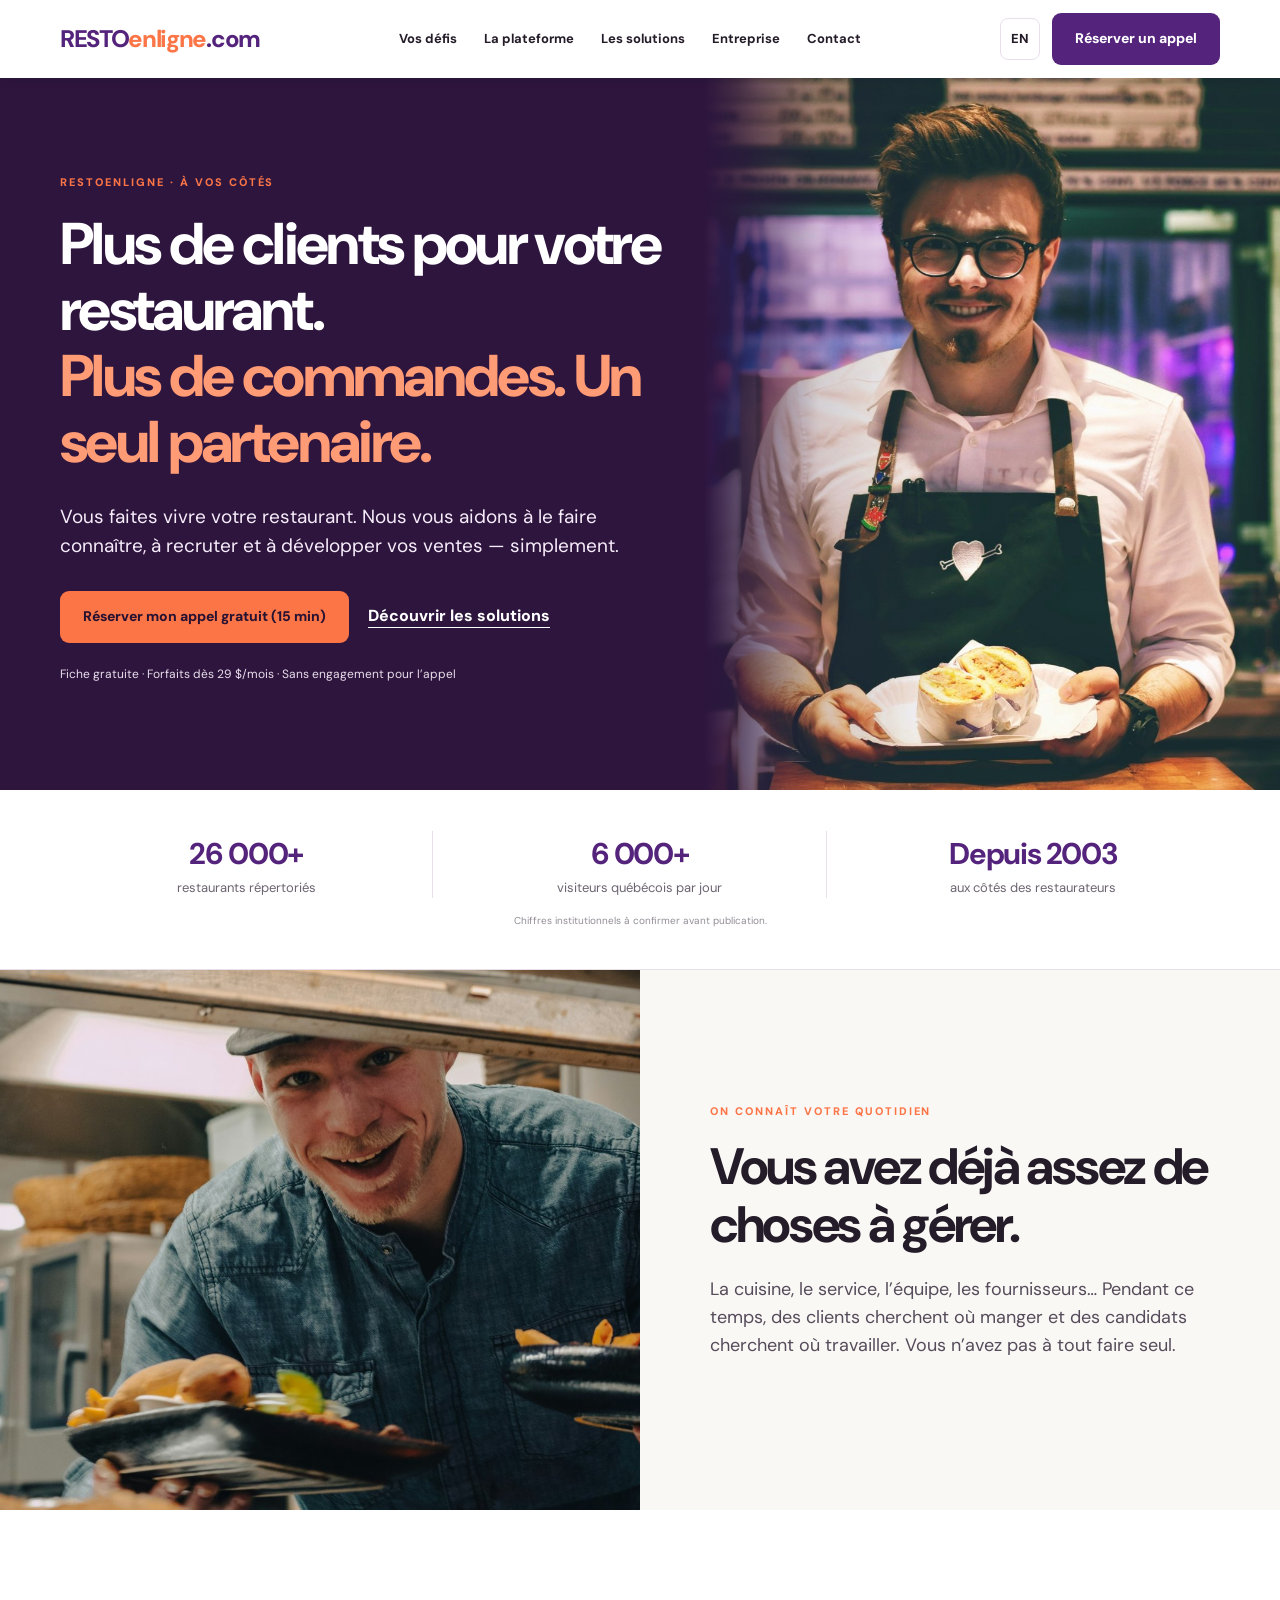
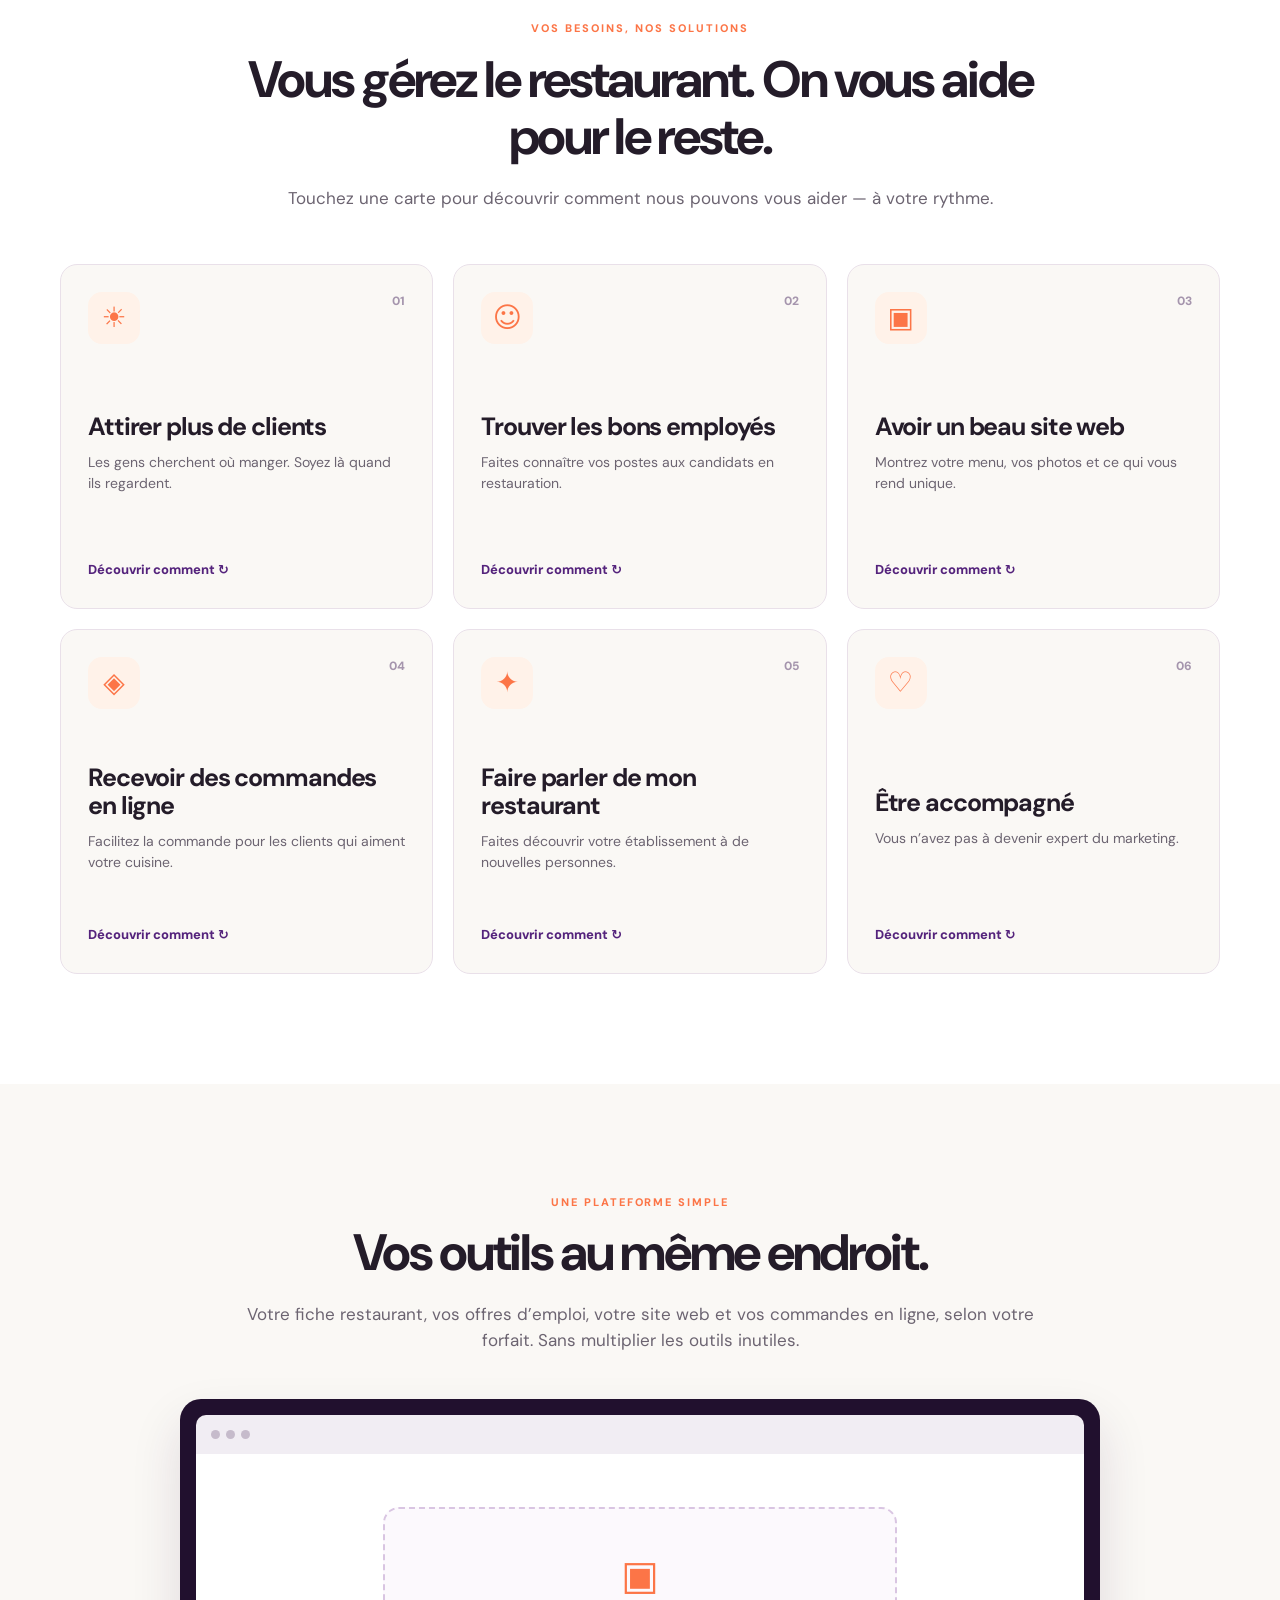
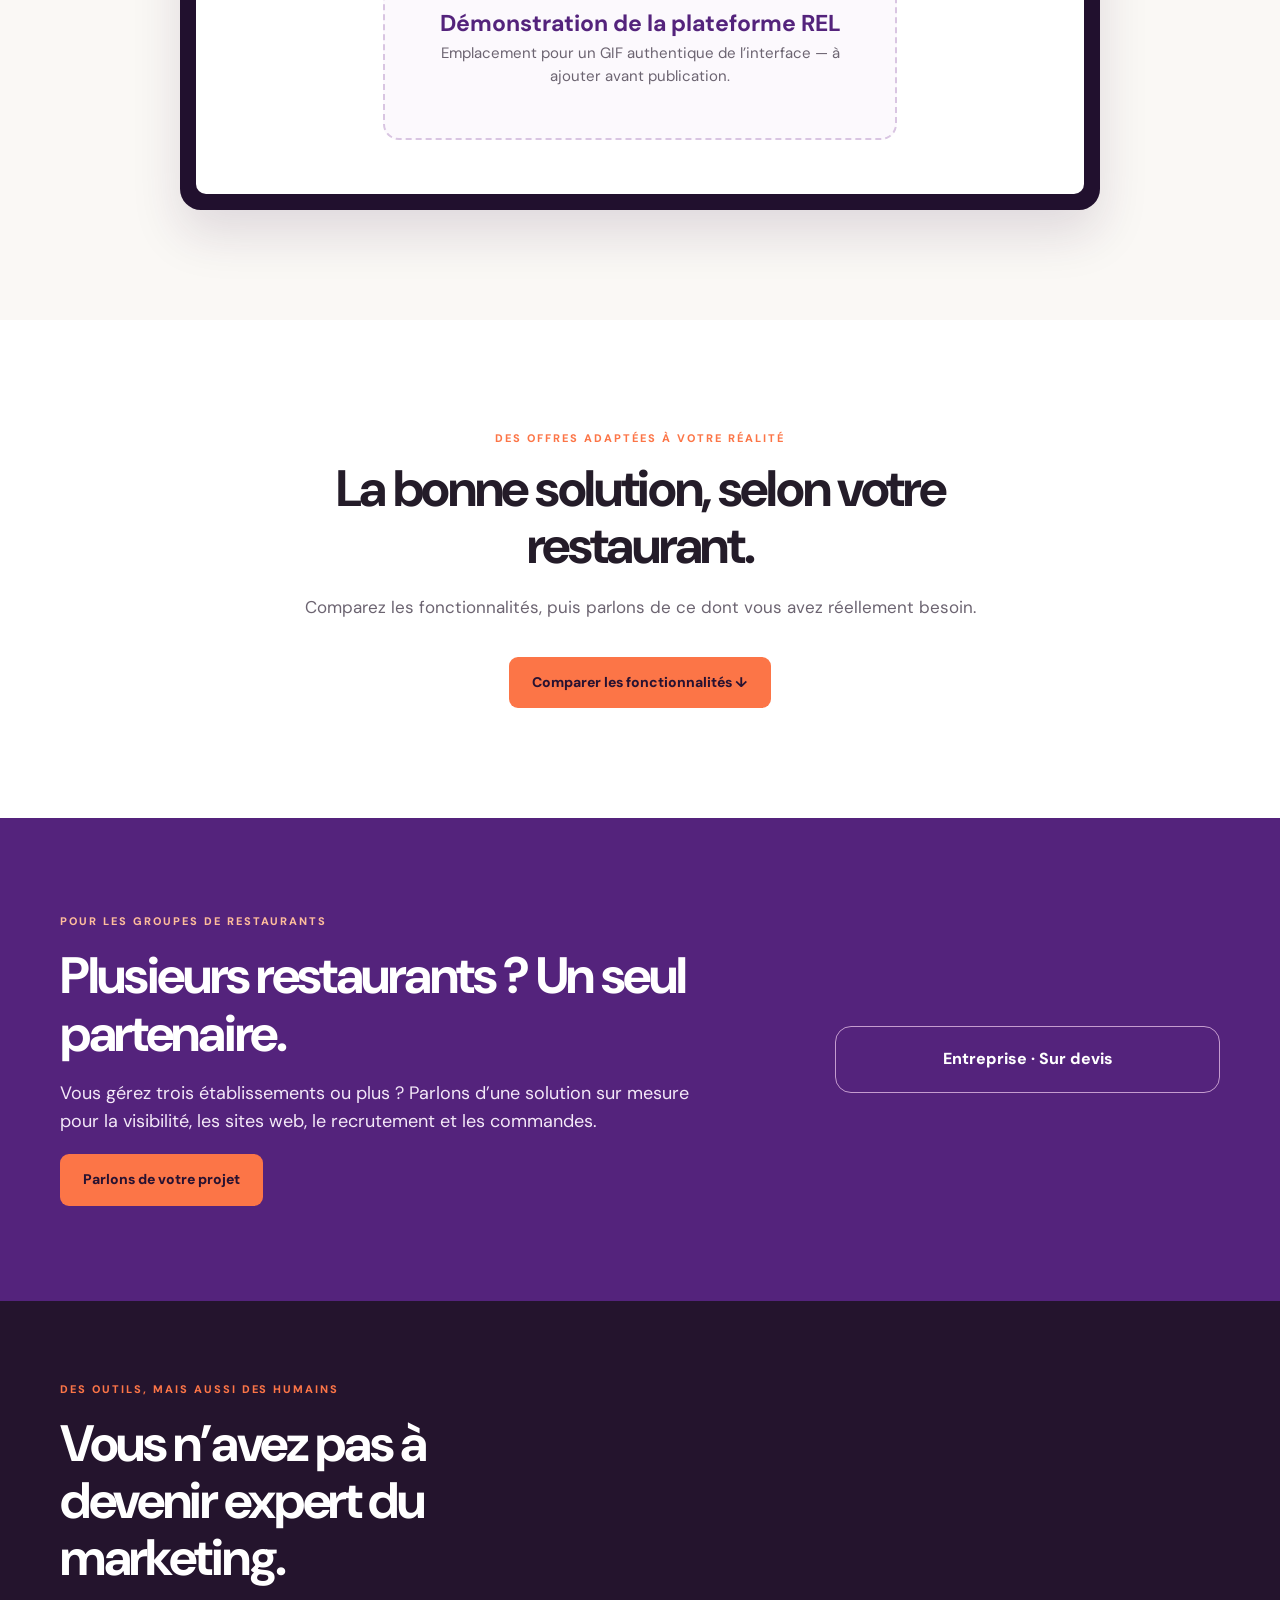
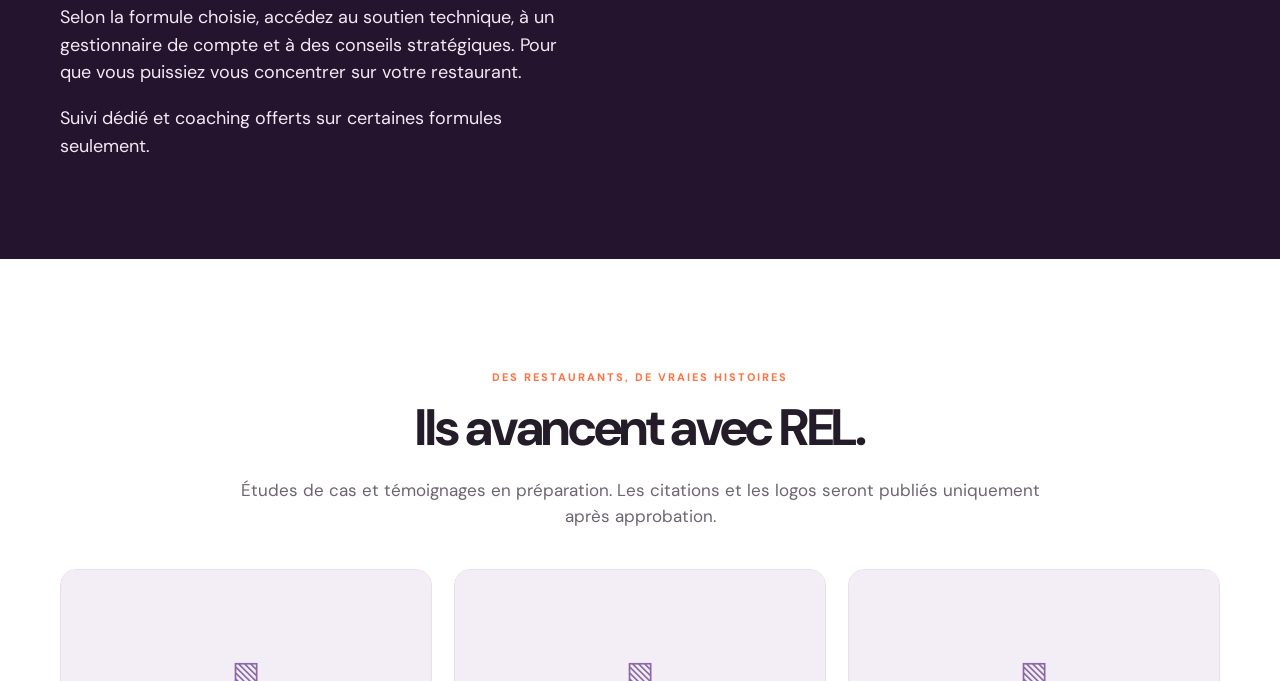
==== index.html @ 7eef3b2b "Add files via upload" ====
<!doctype html><html lang="fr-CA"><head><meta charset="utf-8"><meta name="robots" content="noindex,nofollow"><meta name="viewport" content="width=device-width,initial-scale=1"><title>RestoEnLigne — Landing page</title><meta http-equiv="refresh" content="0;url=fr/"></head><body><p><a href="fr/">Français</a> · <a href="en/">English</a></p></body></html>
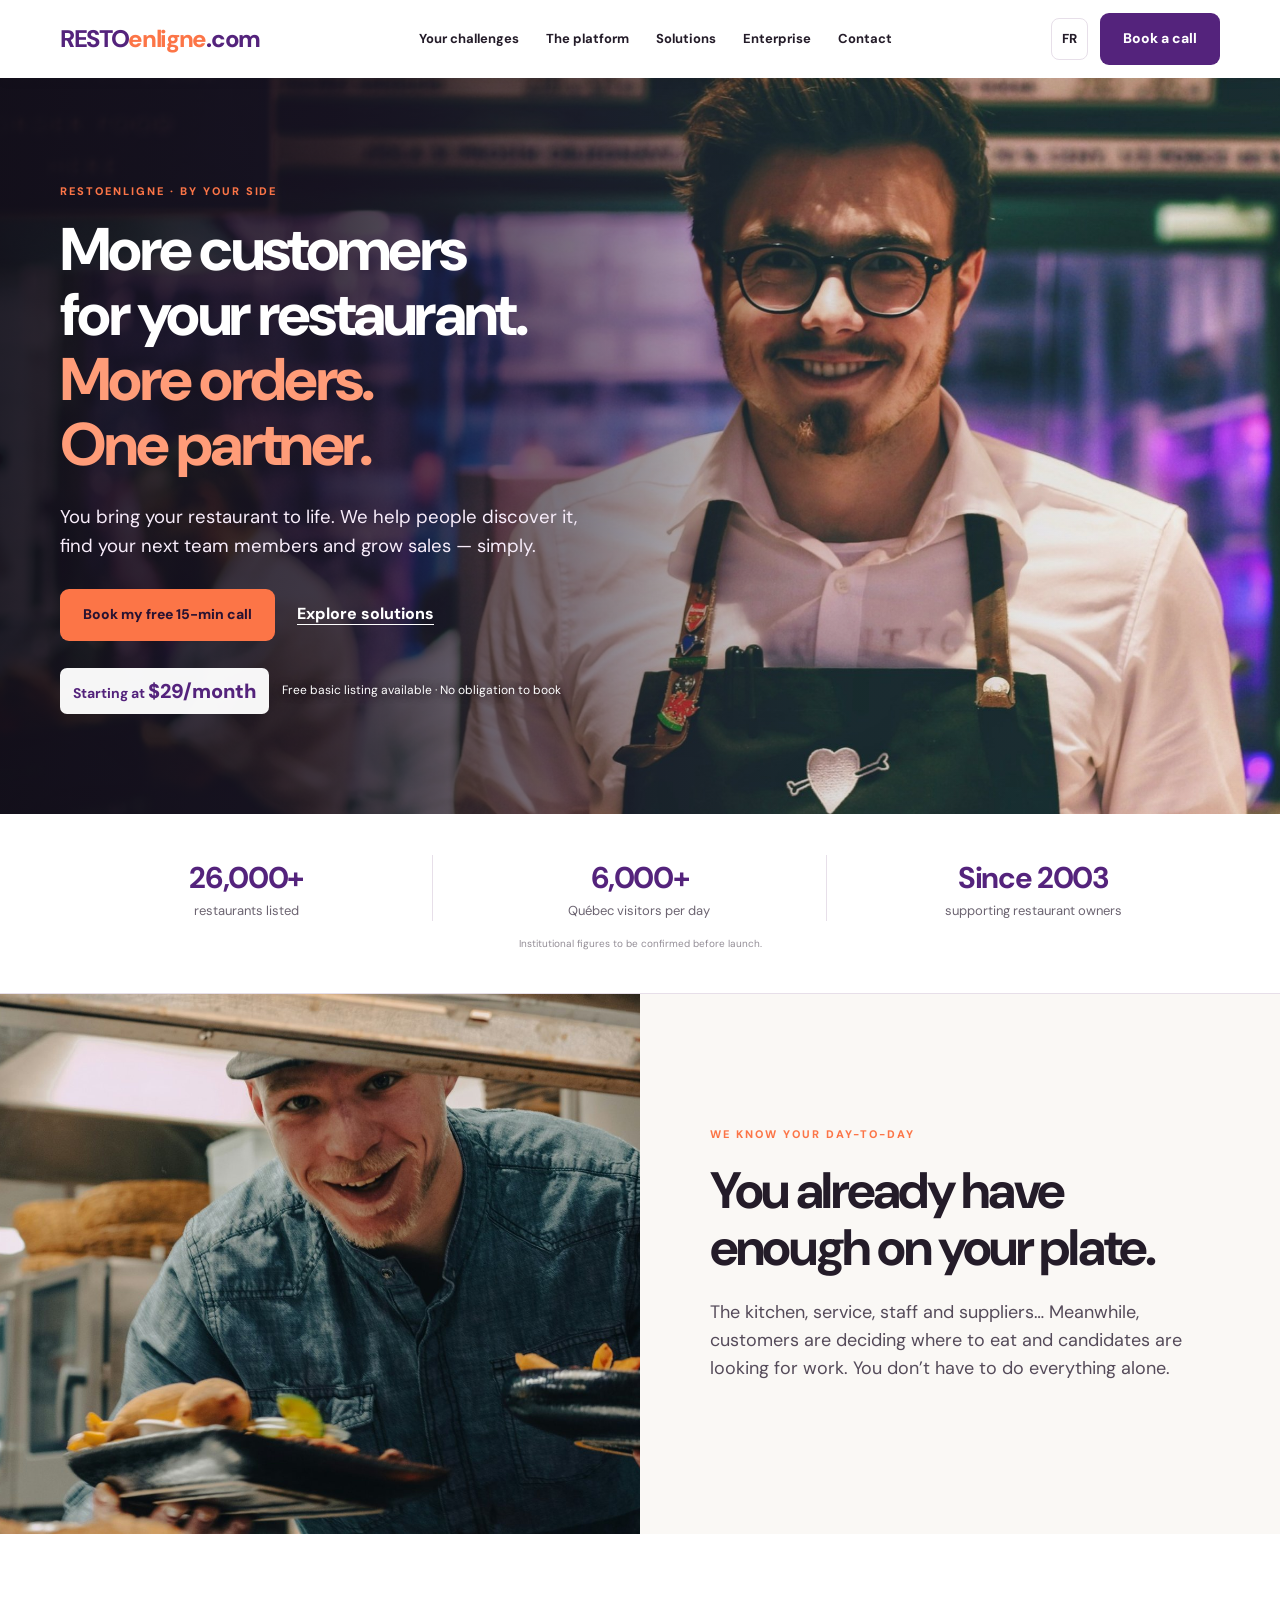
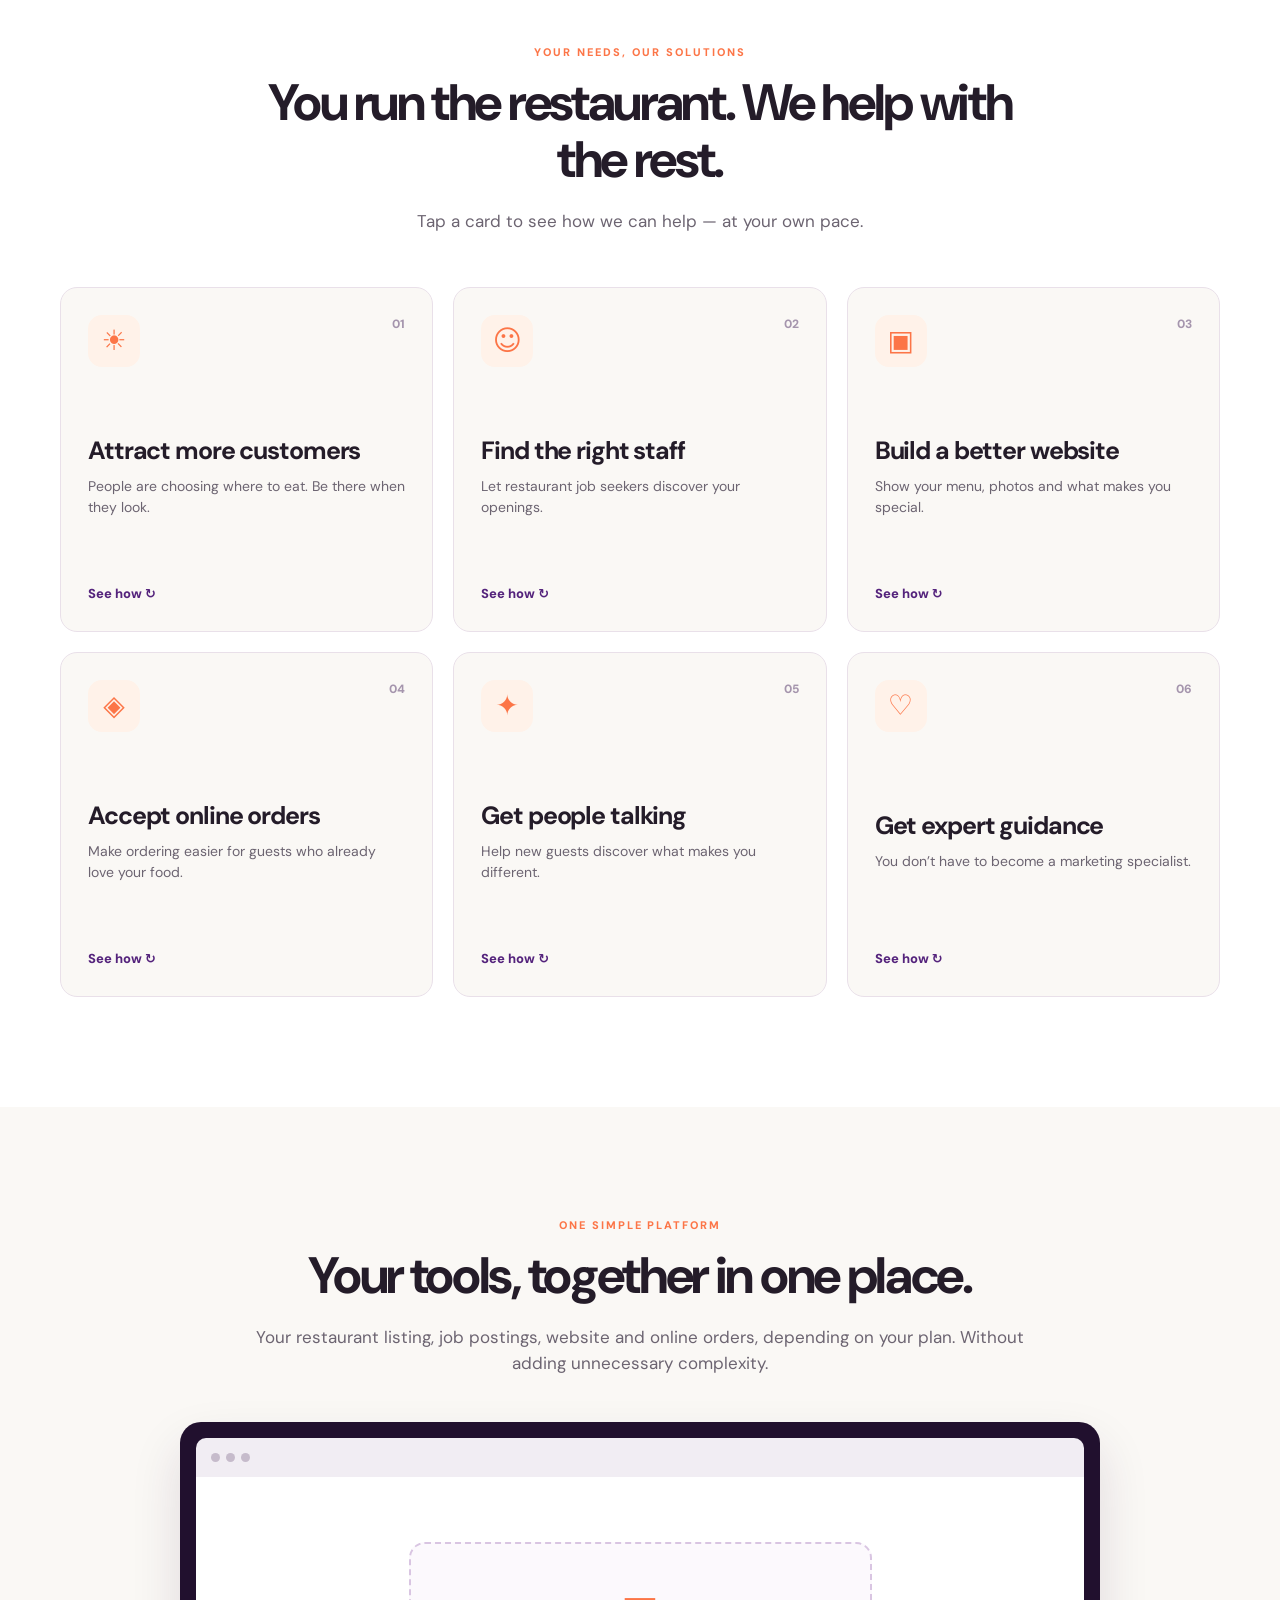
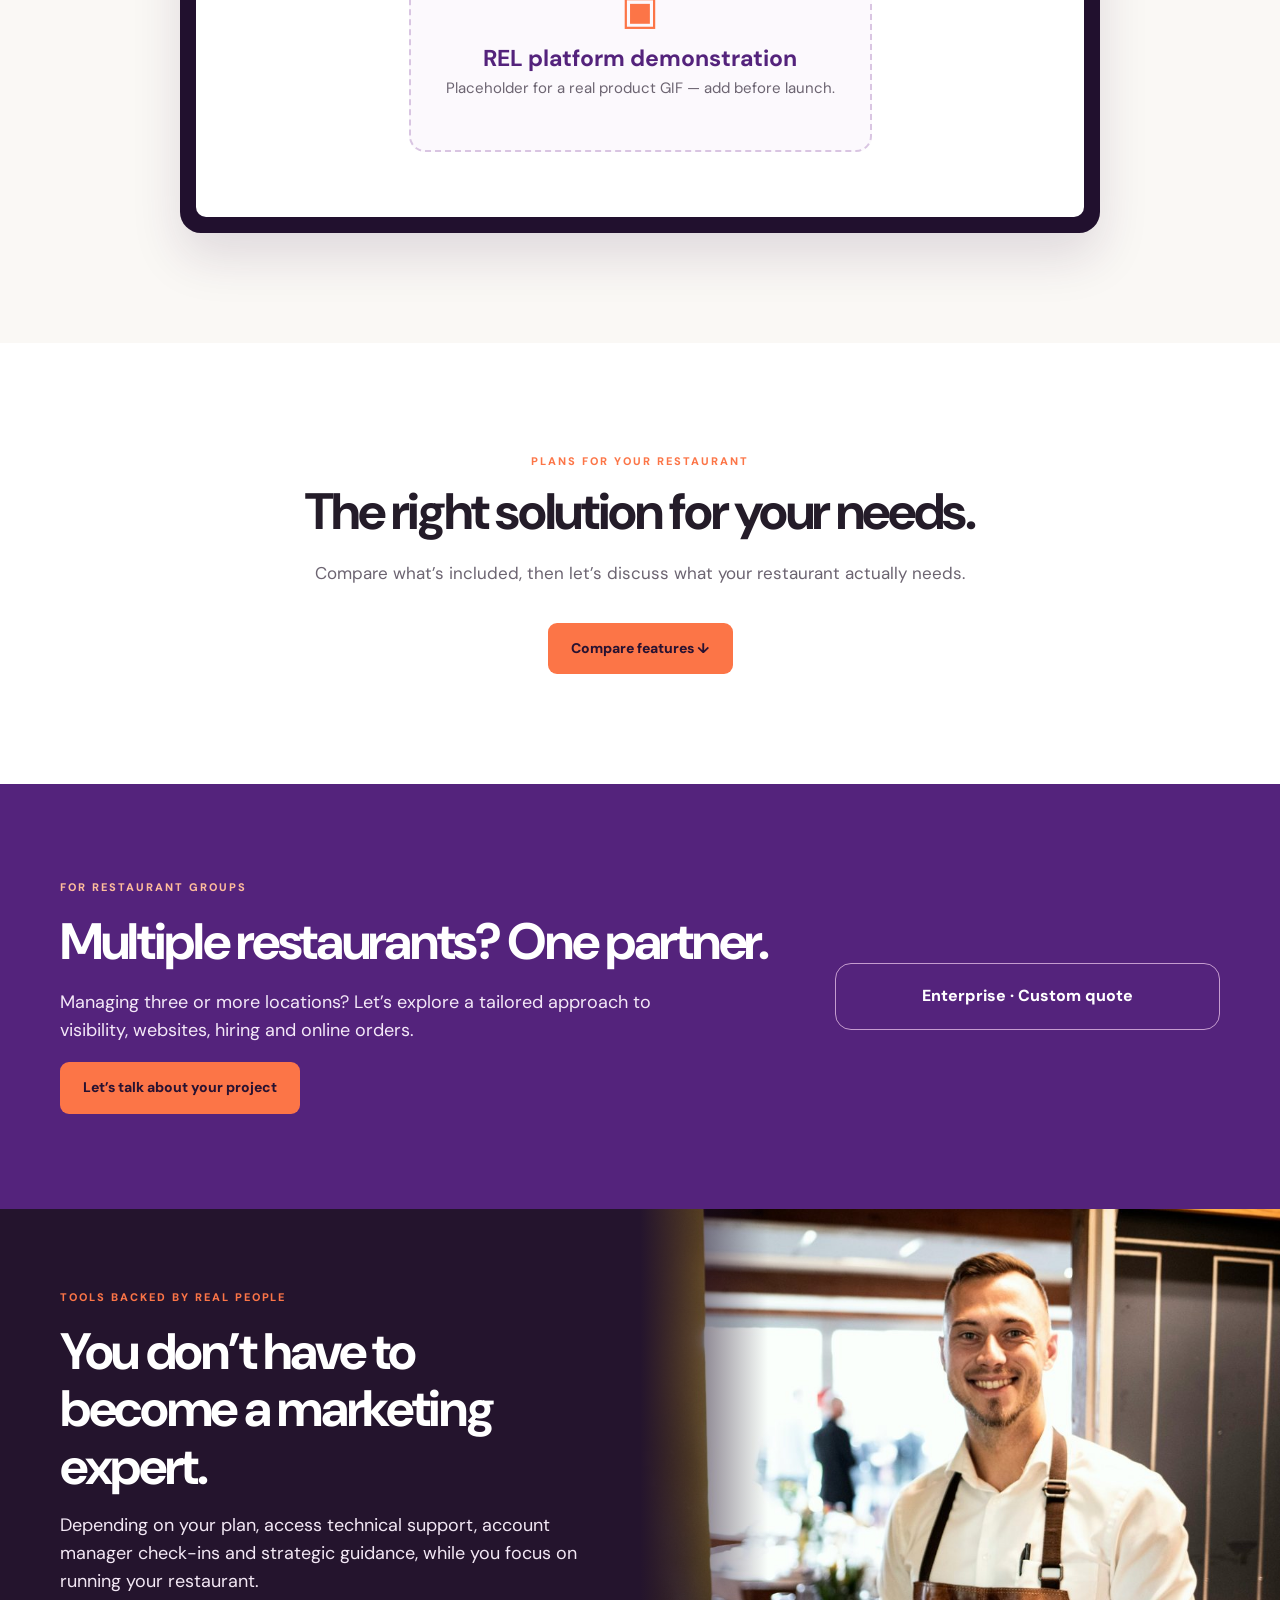
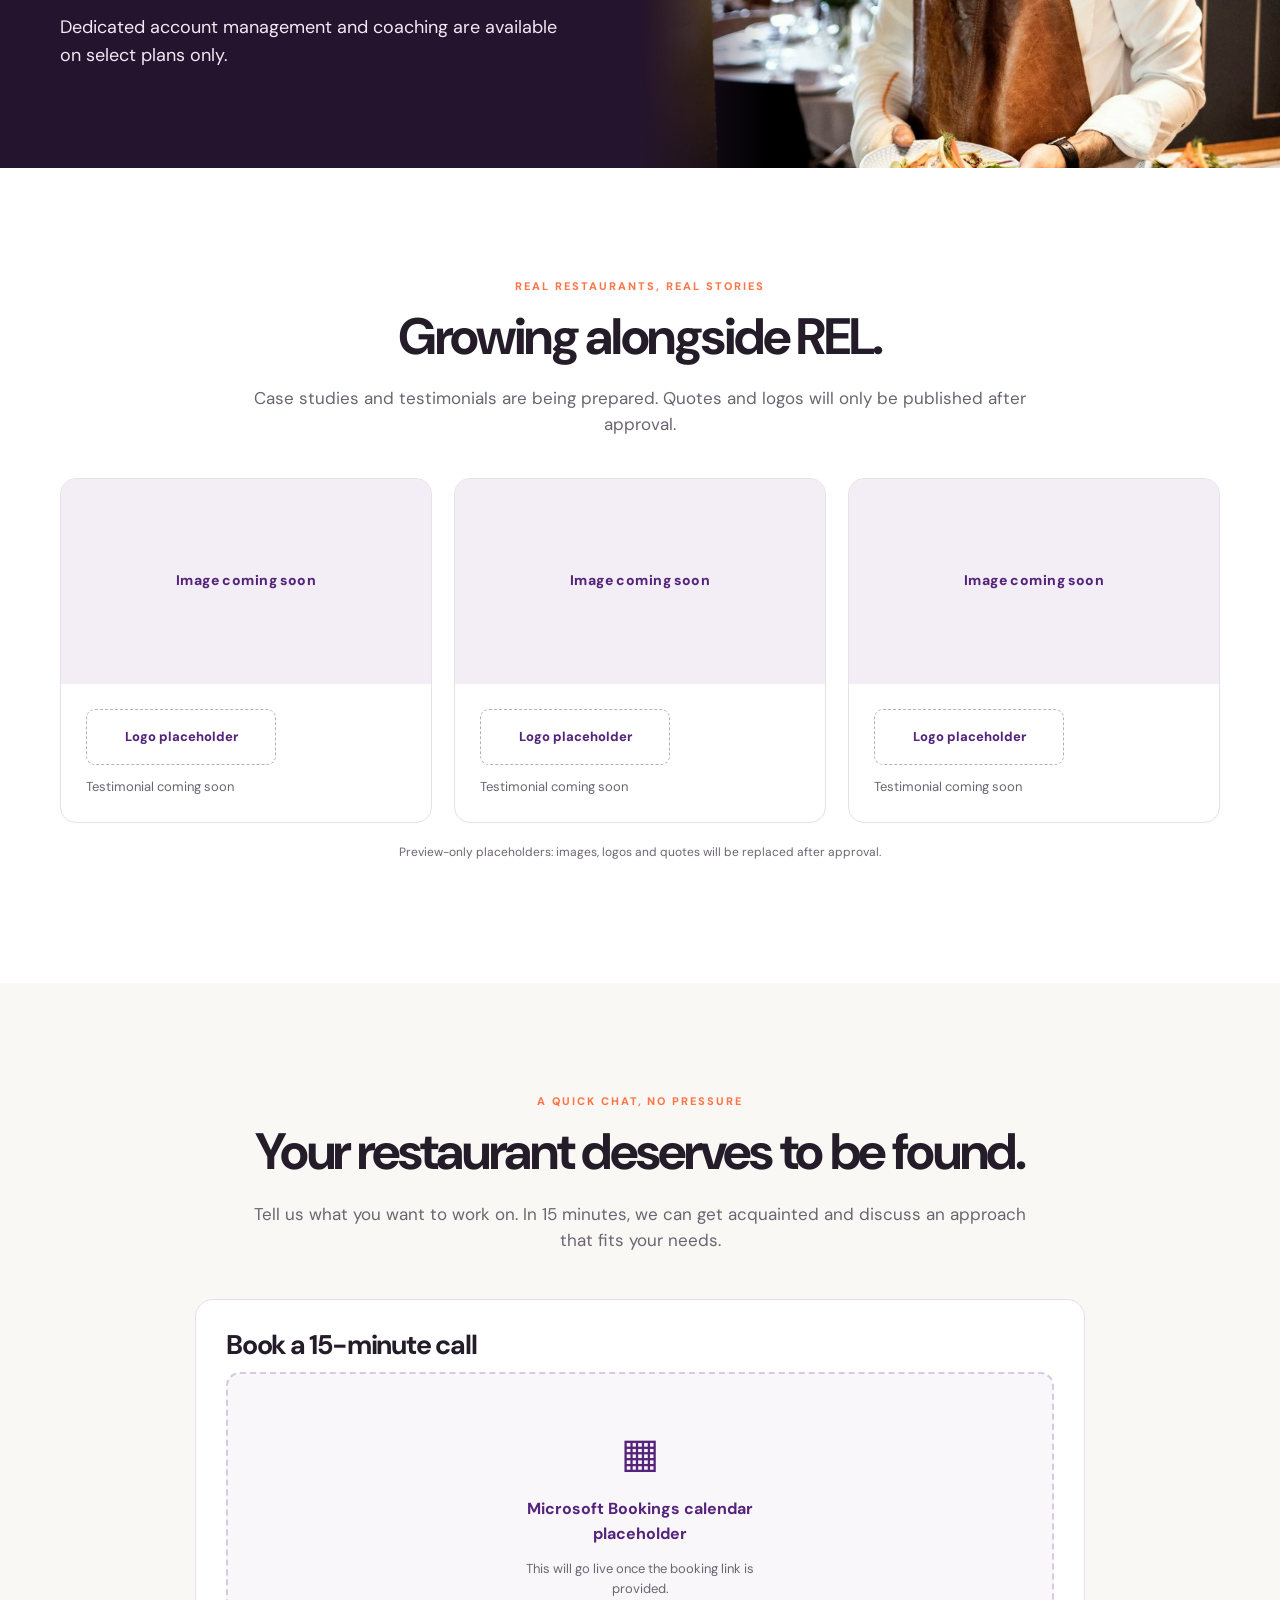
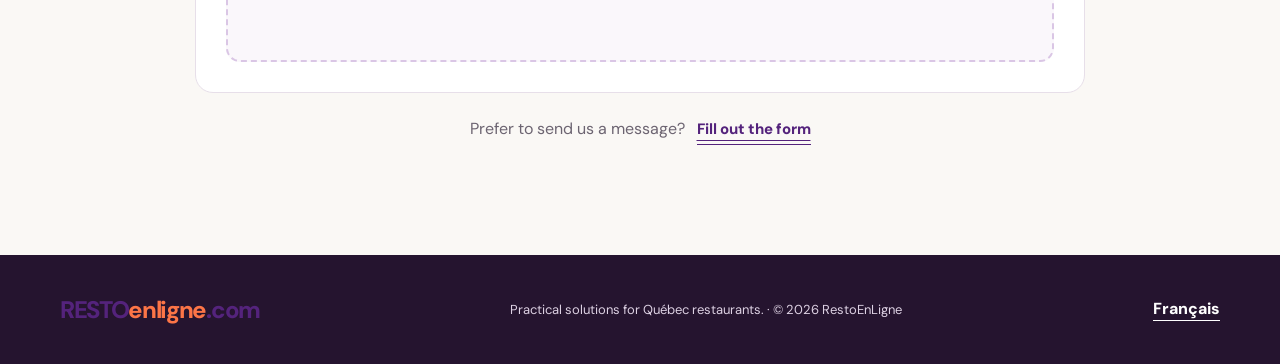
==== commit c780309d: "Add files via upload" ====
--- a/index.html
+++ b/index.html
@@ -1 +1,14 @@
-<!doctype html><html lang="fr-CA"><head><meta charset="utf-8"><meta name="robots" content="noindex,nofollow"><meta name="viewport" content="width=device-width,initial-scale=1"><title>RestoEnLigne — Landing page</title><meta http-equiv="refresh" content="0;url=fr/"></head><body><p><a href="fr/">Français</a> · <a href="en/">English</a></p></body></html>+<!DOCTYPE html>
+<html lang="en-CA"><head><meta charset="utf-8"/><meta content="width=device-width,initial-scale=1" name="viewport"/><meta content="#54237C" name="theme-color"/><meta content="noindex,nofollow" name="robots"/><title>Restaurant Visibility, Websites &amp; Online Ordering | RestoEnLigne</title><meta content="RestoEnLigne helps Québec restaurants with online visibility, hiring, restaurant websites and online orders. Free listing, plans from $29/month." name="description"/><meta content="website" property="og:type"/><meta content="Restaurant Visibility, Websites &amp; Online Ordering | RestoEnLigne" property="og:title"/><meta content="RestoEnLigne helps Québec restaurants with online visibility, hiring, restaurant websites and online orders. Free listing, plans from $29/month." property="og:description"/><link href="../assets/styles.css" rel="stylesheet"/><link as="image" href="../assets/hero-restaurateur.jpg" rel="preload"/><link href="https://restoenligne.com/restaurateurs/fr/" hreflang="fr-CA" rel="alternate"/><link href="https://restoenligne.com/restaurateurs/en/" hreflang="en-CA" rel="alternate"/><!-- Replace canonical/hreflang with actual deployment URLs when approved. Noindex stays on for review. --></head><body>
+<a class="skip" href="#main">Skip to content</a><header class="header"><div class="nav container"><a aria-label="RestoEnLigne" class="logo" href="#top">RESTO<span>enligne</span>.com</a><nav aria-label="Main navigation" class="links" id="navigation"><a href="#defis">Your challenges</a><a href="#plateforme">The platform</a><a href="#solutions">Solutions</a><a href="#entreprise">Enterprise</a><a href="#contact">Contact</a></nav><div class="nav-right"><a class="lang" href="../fr/" hreflang="fr-CA">FR</a><a class="btn purple nav-cta" href="#contact">Book a call</a><button aria-controls="navigation" aria-expanded="false" aria-label="Menu" class="menu-button" type="button">☰</button></div></div></header>
+<main id="main"><section class="hero hero-immersive" id="top" aria-labelledby="hero-title"><div class="hero-container"><div class="hero-copy"><div class="eyebrow">RestoEnLigne · by your side</div><h1 id="hero-title">More customers for your restaurant.<em>More orders. One partner.</em></h1><p class="hero-desc">You bring your restaurant to life. We help people discover it, find your next team members and grow sales — simply.</p><div class="hero-actions"><a class="btn orange" href="#contact">Book my free 15-min call</a><a class="text-link" href="#defis">Explore solutions</a></div><div class="hero-pricing" aria-label="Plans starting at 29 dollars per month"><span class="hero-price">Starting at <strong>$29/month</strong></span><span class="hero-free">Free basic listing available · No obligation to book</span></div></div></div></section>
+<section aria-label="RestoEnLigne" class="stats"><div class="container"><div class="stats-grid"><div class="stat"><strong>26,000+</strong><span>restaurants listed</span></div><div class="stat"><strong>6,000+</strong><span>Québec visitors per day</span></div><div class="stat"><strong>Since 2003</strong><span>supporting restaurant owners</span></div></div><p class="internal">Institutional figures to be confirmed before launch.</p></div></section>
+<section class="split-band" id="defis"><div class="photo"><img alt="Restaurant worker preparing food in a kitchen" loading="lazy" src="../assets/cuisine-commandes.jpg"/></div><div class="copy"><div class="eyebrow">We know your day-to-day</div><h2>You already have enough on your plate.</h2><p>The kitchen, service, staff and suppliers… Meanwhile, customers are deciding where to eat and candidates are looking for work. You don’t have to do everything alone.</p></div></section>
+<section class="section cards-section" id="solutions"><div class="container"><div class="intro"><div class="eyebrow">Your needs, our solutions</div><h2>You run the restaurant. We help with the rest.</h2><p>Tap a card to see how we can help — at your own pace.</p></div><div class="cards-grid"><article class="flip" id="card-clients"><div class="flip-inner"><div class="face front"><div class="card-top"><span aria-hidden="true" class="card-icon">☀</span><span class="card-num">01</span></div><div><h3>Attract more customers</h3><p>People are choosing where to eat. Be there when they look.</p></div><span class="card-action">See how ↻</span></div><div class="face back"><div><small>A solution worth considering</small><div class="plan">Essential · Spotlight</div><h3>Help customers discover you online.</h3><p>An optimized RestoEnLigne listing helps people find your restaurant. Spotlight offers a free basic listing to get started.</p></div><span class="card-action">Back ↻</span></div></div><button aria-label="Attract more customers — See how" aria-pressed="false" class="flip-button" type="button"></button><a aria-label="Let’s talk: Attract more customers" class="card-link" data-need="clients" href="#contact">Let’s talk ↗</a></article><article class="flip" id="card-staff"><div class="flip-inner"><div class="face front"><div class="card-top"><span aria-hidden="true" class="card-icon">☺</span><span class="card-num">02</span></div><div><h3>Find the right staff</h3><p>Let restaurant job seekers discover your openings.</p></div><span class="card-action">See how ↻</span></div><div class="face back"><div><small>A solution worth considering</small><div class="plan">Essential</div><h3>Your job openings, easier to find.</h3><p>Publish job postings on RestoEnLigne so they can be discovered through search engines, subject to indexing criteria.</p></div><span class="card-action">Back ↻</span></div></div><button aria-label="Find the right staff — See how" aria-pressed="false" class="flip-button" type="button"></button><a aria-label="Let’s talk: Find the right staff" class="card-link" data-need="staff" href="#contact">Let’s talk ↗</a></article><article class="flip" id="card-website"><div class="flip-inner"><div class="face front"><div class="card-top"><span aria-hidden="true" class="card-icon">▣</span><span class="card-num">03</span></div><div><h3>Build a better website</h3><p>Show your menu, photos and what makes you special.</p></div><span class="card-action">See how ↻</span></div><div class="face back"><div><small>A solution worth considering</small><div class="plan">Visibility</div><h3>A website worthy of your food.</h3><p>A custom restaurant website featuring your menu, photos and all the information customers need.</p></div><span class="card-action">Back ↻</span></div></div><button aria-label="Build a better website — See how" aria-pressed="false" class="flip-button" type="button"></button><a aria-label="Let’s talk: Build a better website" class="card-link" data-need="website" href="#contact">Let’s talk ↗</a></article><article class="flip" id="card-orders"><div class="flip-inner"><div class="face front"><div class="card-top"><span aria-hidden="true" class="card-icon">◈</span><span class="card-num">04</span></div><div><h3>Accept online orders</h3><p>Make ordering easier for guests who already love your food.</p></div><span class="card-action">See how ↻</span></div><div class="face back"><div><small>A solution worth considering</small><div class="plan">Performance</div><h3>Make direct ordering easier.</h3><p>A dedicated restaurant page and an online ordering module. A 10% fee applies to online orders.</p></div><span class="card-action">Back ↻</span></div></div><button aria-label="Accept online orders — See how" aria-pressed="false" class="flip-button" type="button"></button><a aria-label="Let’s talk: Accept online orders" class="card-link" data-need="orders" href="#contact">Let’s talk ↗</a></article><article class="flip" id="card-marketing"><div class="flip-inner"><div class="face front"><div class="card-top"><span aria-hidden="true" class="card-icon">✦</span><span class="card-num">05</span></div><div><h3>Get people talking</h3><p>Help new guests discover what makes you different.</p></div><span class="card-action">See how ↻</span></div><div class="face back"><div><small>A solution worth considering</small><div class="plan">All-in-One · let’s discuss</div><h3>Put your restaurant in the spotlight.</h3><p>Promotional pages are included with All-in-One. Local marketing and creator partnerships can be discussed based on your goals.</p></div><span class="card-action">Back ↻</span></div></div><button aria-label="Get people talking — See how" aria-pressed="false" class="flip-button" type="button"></button><a aria-label="Let’s talk: Get people talking" class="card-link" data-need="marketing" href="#contact">Let’s talk ↗</a></article><article class="flip" id="card-coaching"><div class="flip-inner"><div class="face front"><div class="card-top"><span aria-hidden="true" class="card-icon">♡</span><span class="card-num">06</span></div><div><h3>Get expert guidance</h3><p>You don’t have to become a marketing specialist.</p></div><span class="card-action">See how ↻</span></div><div class="face back"><div><small>A solution worth considering</small><div class="plan">Select annual plans</div><h3>Useful tools, real people.</h3><p>Chat and email support starting with Essential. Account management and coaching are available on select annual plans only.</p></div><span class="card-action">Back ↻</span></div></div><button aria-label="Get expert guidance — See how" aria-pressed="false" class="flip-button" type="button"></button><a aria-label="Let’s talk: Get expert guidance" class="card-link" data-need="coaching" href="#contact">Let’s talk ↗</a></article></div></div></section>
+<section class="section product" id="plateforme"><div class="container"><div class="intro"><div class="eyebrow">One simple platform</div><h2>Your tools, together in one place.</h2><p>Your restaurant listing, job postings, website and online orders, depending on your plan. Without adding unnecessary complexity.</p></div><div class="mock-browser"><div class="mock-bar"><span class="mock-dot"></span><span class="mock-dot"></span><span class="mock-dot"></span></div><div class="mock-screen"><div class="gif-placeholder"><div aria-hidden="true" style="font-size:40px;color:var(--orange)">▣</div><strong>REL platform demonstration</strong><p>Placeholder for a real product GIF — add before launch.</p></div></div></div></div></section>
+<section class="section compare" id="comparateur"><div class="container"><div class="intro"><div class="eyebrow">Plans for your restaurant</div><h2>The right solution for your needs.</h2><p>Compare what’s included, then let’s discuss what your restaurant actually needs.</p></div><details><summary><span class="btn orange">Compare features ↓</span></summary><div aria-label="The right solution for your needs." class="table-scroll" role="region" tabindex="0"><table><thead><tr><th scope="col">Features</th><th class="" scope="col">Spotlight</th><th class="" scope="col">Essential</th><th class="" scope="col">Visibility</th><th class="" scope="col">Performance</th><th class="featured" scope="col">All-in-One</th><th class="" scope="col">Enterprise</th></tr></thead><tbody><tr><th scope="row">RestoEnLigne listing</th><td class=""><span aria-label="Included" class="check">✓</span></td><td class=""><span aria-label="Included" class="check">✓</span></td><td class=""><span aria-label="Included" class="check">✓</span></td><td class=""><span aria-label="Included" class="check">✓</span></td><td class="featured"><span aria-label="Included" class="check">✓</span></td><td class="">Custom</td></tr><tr><th scope="row">Online visibility</th><td class="">—</td><td class=""><span aria-label="Included" class="check">✓</span></td><td class=""><span aria-label="Included" class="check">✓</span></td><td class="">—</td><td class="featured"><span aria-label="Included" class="check">✓</span></td><td class="">Custom</td></tr><tr><th scope="row">Job postings</th><td class="">—</td><td class="">Included</td><td class="">Unlimited + promoted</td><td class="">—</td><td class="featured">Unlimited + promoted</td><td class="">Custom</td></tr><tr><th scope="row">Custom website</th><td class="">—</td><td class="">—</td><td class=""><span aria-label="Included" class="check">✓</span></td><td class="">—</td><td class="featured"><span aria-label="Included" class="check">✓</span></td><td class="">Custom</td></tr><tr><th scope="row">Promotional pages</th><td class="">—</td><td class="">—</td><td class="">—</td><td class="">—</td><td class="featured"><span aria-label="Included" class="check">✓</span></td><td class="">Custom</td></tr><tr><th scope="row">Online ordering</th><td class="">—</td><td class="">—</td><td class="">—</td><td class=""><span aria-label="Included" class="check">✓</span></td><td class="featured"><span aria-label="Included" class="check">✓</span></td><td class="">Custom</td></tr><tr><th scope="row">Chat and email support</th><td class="">—</td><td class=""><span aria-label="Included" class="check">✓</span></td><td class=""><span aria-label="Included" class="check">✓</span></td><td class="">To confirm</td><td class="featured"><span aria-label="Included" class="check">✓</span></td><td class="">Custom</td></tr><tr><th scope="row">Annual-plan guidance</th><td class="">—</td><td class="">REL Academy</td><td class="">Quarterly check-in</td><td class="">—</td><td class="featured">Monthly check-ins + quarterly coaching</td><td class="">Custom</td></tr></tbody></table></div><p class="compare-foot">A 10% fee applies to online orders. Exact plan terms are confirmed during your call.</p></details></div></section>
+<section class="enterprise" id="entreprise"><div class="container enterprise-grid"><div><div class="eyebrow" style="color:#ffbe9c">For restaurant groups</div><h2>Multiple restaurants? One partner.</h2><p>Managing three or more locations? Let’s explore a tailored approach to visibility, websites, hiring and online orders.</p><a class="btn orange" href="#contact">Let’s talk about your project</a></div><div class="enterprise-pill">Enterprise · Custom quote</div></div></section>
+<section class="human"><div class="human-copy"><div class="eyebrow">Tools backed by real people</div><h2>You don’t have to become a marketing expert.</h2><p>Depending on your plan, access technical support, account manager check-ins and strategic guidance, while you focus on running your restaurant.</p><p class="footnote">Dedicated account management and coaching are available on select plans only.</p></div><div class="human-photo"><img alt="Restaurant staff member in the dining area" loading="lazy" src="../assets/service-equipe.jpg"/></div></section>
+<section class="section stories" data-status="placeholder" id="temoignages"><div class="container"><div class="intro"><div class="eyebrow">Real restaurants, real stories</div><h2>Growing alongside REL.</h2><p>Case studies and testimonials are being prepared. Quotes and logos will only be published after approval.</p></div><div class="stories-grid"><article class="story" data-restaurant="Eila Bistrot"><div aria-label="Image coming soon" class="story-photo" role="img"><span class="image-placeholder-label">Image coming soon</span></div><div class="story-body"><div aria-label="Eila Bistrot logo coming soon" class="story-logo-placeholder" role="img"><span>Logo placeholder</span></div><p>Testimonial coming soon</p></div></article><article class="story" data-restaurant="La Boulangerie Moderne"><div aria-label="Image coming soon" class="story-photo" role="img"><span class="image-placeholder-label">Image coming soon</span></div><div class="story-body"><div aria-label="La Boulangerie Moderne logo coming soon" class="story-logo-placeholder" role="img"><span>Logo placeholder</span></div><p>Testimonial coming soon</p></div></article><article class="story" data-restaurant="Your restaurant here"><div aria-label="Image coming soon" class="story-photo" role="img"><span class="image-placeholder-label">Image coming soon</span></div><div class="story-body"><div aria-label="Your restaurant here logo coming soon" class="story-logo-placeholder" role="img"><span>Logo placeholder</span></div><p>Testimonial coming soon</p></div></article></div><p class="stories-note">Preview-only placeholders: images, logos and quotes will be replaced after approval.</p></div></section>
+<section class="section contact" id="contact"><div class="container"><div class="intro"><div class="eyebrow">A quick chat, no pressure</div><h2>Your restaurant deserves to be found.</h2><p>Tell us what you want to work on. In 15 minutes, we can get acquainted and discuss an approach that fits your needs.</p></div><div class="contact-stack"><div class="contact-panel booking-panel"><h3>Book a 15-minute call</h3><div class="booking-placeholder"><span aria-hidden="true">▦</span><strong>Microsoft Bookings calendar placeholder</strong><p>This will go live once the booking link is provided.</p></div></div><div class="form-toggle-wrap"><p>Prefer to send us a message?</p><button aria-controls="form-reveal" aria-expanded="false" class="text-link form-toggle" id="form-toggle" type="button">Fill out the form</button></div><div class="contact-panel form-reveal" hidden="" id="form-reveal"><h3>Contact form</h3><p class="footnote">Share your contact details and what you would like help with.</p><form id="contact-form"><div class="form-grid"><div class="field"><label for="first">First name *</label><input autocomplete="given-name" id="first" maxlength="80" name="first" required=""/></div><div class="field"><label for="email">Email *</label><input autocomplete="email" id="email" maxlength="254" name="email" required="" type="email"/></div><div class="field"><label for="phone">Phone number *</label><input autocomplete="tel" id="phone" inputmode="tel" name="phone" pattern="[+0-9 ()-]{7,24}" required="" title="7 to 24 characters: numbers, +, spaces, parentheses and dashes" type="tel"/></div><div class="field"><label for="restaurant">Restaurant name *</label><input autocomplete="organization" id="restaurant" maxlength="130" name="restaurant" required=""/></div><div class="field wide"><label for="locations">Number of locations (optional)</label><select id="locations" name="locations"><option value="">—</option><option>1</option><option>2</option><option>3–5</option><option>6+</option></select></div><div class="field wide"><label for="need">What do you need help with most? *</label><select id="need" name="need" required=""><option value="">Choose a need</option><option value="clients">Attract more customers</option><option value="staff">Find restaurant staff</option><option value="website">Create or improve my website</option><option value="orders">Accept online orders</option><option value="marketing">Get people talking about my restaurant</option><option value="coaching">Get coaching / guidance</option><option value="multiple">Several needs</option><option value="other">Other</option></select></div><div class="field wide hidden" id="other-wrap"><label for="other">Tell us more</label><textarea id="other" name="other"></textarea></div></div><button class="btn purple" style="margin-top:22px" type="submit">Send my request</button><p class="privacy-note">Demo form: nothing is being sent yet. Connect to a CRM and add a privacy policy before launch.</p><p><a aria-disabled="true" class="text-link footnote" href="#" onclick="return false">Privacy policy (link pending)</a></p><p class="form-msg" hidden="" id="form-msg" role="status" tabindex="-1">Demo form only: your message has not been sent.</p></form></div></div></div></section></main>
+<footer class="footer"><div class="container"><a class="logo" href="#top">RESTO<span>enligne</span>.com</a><p>Practical solutions for Québec restaurants. · © 2026 RestoEnLigne</p><a class="text-link" href="../fr/">Français</a></div></footer><script defer="" src="../assets/site.js"></script></body></html>
--- a/assets/styles.css
+++ b/assets/styles.css
@@ -0,0 +1,45 @@
+@import url('https://fonts.googleapis.com/css2?family=DM+Sans:wght@400;500;600;700;800&display=swap');
+:root{--purple:#54237c;--purple-dark:#2d153e;--orange:#fc7547;--cream:#faf8f5;--ink:#241c29;--muted:#6c6471;--line:#e7dfe9}*{box-sizing:border-box}html{scroll-behavior:smooth}body{margin:0;color:var(--ink);font:16px/1.55 'DM Sans',system-ui,sans-serif;background:#fff}h1,h2,h3,p{margin-top:0}h1,h2,h3{letter-spacing:-.045em;line-height:1.12}a{color:inherit;text-decoration:none}button,input,select,textarea{font:inherit}button{cursor:pointer}button:focus-visible,a:focus-visible,input:focus-visible,select:focus-visible,textarea:focus-visible{outline:3px solid var(--orange);outline-offset:4px}img{max-width:100%;height:auto} .container{width:min(1160px,calc(100% - 48px));margin-inline:auto} .skip{position:absolute;left:-9999px;background:white;padding:10px;z-index:100}.skip:focus{left:12px;top:12px}.header{height:78px;background:white;position:sticky;top:0;z-index:40;box-shadow:0 1px 12px #190b1e12}.nav{height:100%;display:flex;align-items:center;justify-content:space-between;gap:20px}.logo{color:var(--purple);font-weight:800;font-size:24px;letter-spacing:-.055em;white-space:nowrap}.logo span{color:var(--orange)}.links{display:flex;align-items:center;gap:27px;font-size:13px;font-weight:700}.nav-right{display:flex;align-items:center;gap:12px}.lang{font-size:13px;font-weight:800;border:1px solid var(--line);border-radius:8px;padding:10px}.menu-button{display:none;border:0;background:transparent;font-size:24px}.btn{display:inline-flex;align-items:center;justify-content:center;border:0;border-radius:9px;padding:15px 23px;font-size:14px;font-weight:800;min-height:48px;transition:transform .15s ease,filter .15s ease;text-align:center}.btn:hover{transform:translateY(-2px);filter:brightness(1.04)}.btn.purple{background:var(--purple);color:#fff}.btn.orange{background:var(--orange);color:#281231}.btn.white{background:white;color:var(--purple)}.text-link{font-weight:800;text-decoration:underline;text-underline-offset:6px}.eyebrow{font-size:11px;font-weight:800;letter-spacing:.18em;text-transform:uppercase;color:var(--orange)}.section{padding:110px 0}.intro{text-align:center;max-width:800px;margin:0 auto}.intro h2{font-size:clamp(34px,4vw,58px);margin:13px 0 20px}.intro p{font-size:17px;color:var(--muted)}.hero{background:var(--purple-dark);color:white;min-height:640px}.hero-grid{display:grid;grid-template-columns:minmax(0,1.1fr) minmax(0,.9fr);align-items:stretch;min-height:640px}.hero-copy{padding:96px 38px 95px max(24px,calc((100vw - 1160px)/2));align-self:center;position:relative;z-index:2}.hero h1{font-size:clamp(42px,4.6vw,73px);font-weight:800;margin:21px 0 26px;max-width:800px}.hero h1 em{display:block;font-style:normal;color:#ff9b75}.hero-desc{font-size:19px;max-width:610px;line-height:1.56;color:#f7ecfa}.hero-actions{display:flex;align-items:center;gap:19px;flex-wrap:wrap;margin-top:30px}.hero-note{font-size:12px;color:#e9ddeb;margin-top:22px}.hero-photo{position:relative;overflow:hidden;min-height:580px}.hero-photo img{width:100%;height:100%;position:absolute;inset:0;object-fit:cover;object-position:51% 27%}.hero-photo:after{content:'';position:absolute;inset:0;background:linear-gradient(90deg,var(--purple-dark) 0%,#2d153e30 20%,transparent 45%)}.stats{border-bottom:1px solid var(--line);padding:41px 0;background:#fff}.stats-grid{display:grid;grid-template-columns:repeat(3,1fr);gap:20px}.stat{text-align:center;border-right:1px solid var(--line)}.stat:last-child{border:0}.stat strong{display:block;color:var(--purple);font-size:30px;letter-spacing:-.045em}.stat span{display:block;color:var(--muted);font-size:13px}.stats .internal{font-size:10px;color:#938d96;margin:15px 0 0;text-align:center}.split-band{background:var(--cream);display:grid;grid-template-columns:1fr 1fr;min-height:540px}.split-band .photo{min-height:540px;overflow:hidden}.split-band .photo img{width:100%;height:100%;object-fit:cover;object-position:50% 16%;display:block}.split-band .copy{display:flex;flex-direction:column;justify-content:center;padding:70px max(32px,calc((100vw - 1160px)/2)) 70px 70px}.split-band h2{font-size:clamp(35px,4vw,58px);margin:18px 0 23px;max-width:570px}.split-band p{font-size:18px;max-width:580px;color:#554b5a}.cards-section{background:white}.cards-grid{display:grid;grid-template-columns:repeat(3,1fr);gap:20px;margin-top:52px}.flip{min-height:295px;perspective:1000px}.flip-button{position:relative;width:100%;height:100%;min-height:295px;display:block;text-align:left;border:0;background:transparent;padding:0;border-radius:17px;cursor:pointer}.flip-inner{position:relative;height:100%;min-height:295px;transition:transform .55s cubic-bezier(.2,.7,.2,1);transform-style:preserve-3d}.flip.is-flipped .flip-inner{transform:rotateY(180deg)}.face{position:absolute;inset:0;border-radius:17px;padding:30px;backface-visibility:hidden;-webkit-backface-visibility:hidden;display:flex;flex-direction:column;align-items:flex-start;justify-content:space-between;overflow:hidden}.front{background:var(--cream);border:1px solid #e9e0e9}.front:hover{border-color:#fcb68c}.back{background:var(--purple);color:white;transform:rotateY(180deg);border:1px solid var(--purple)}.card-top{width:100%;display:flex;justify-content:space-between;align-items:start}.card-icon{width:52px;height:52px;display:grid;place-items:center;color:var(--orange);border-radius:14px;font-size:28px;background:#fff2e9}.card-num{font-size:12px;font-weight:800;color:#a595ad}.face h3{font-size:25px;margin:16px 0 11px}.face p{font-size:14px;color:#6c6471;line-height:1.5;margin:0}.back h3{font-size:20px;margin:10px 0 9px;color:white}.back p{color:#f8eefb}.back small{font-size:11px;color:#ffae86;font-weight:800;text-transform:uppercase;letter-spacing:.07em}.back .plan{font-size:13px;font-weight:800;color:#ffbd98}.card-action{font-size:13px;color:var(--purple);font-weight:800;margin-top:12px}.back .card-action{color:#ffc29d}.card-intro{max-width:670px}.product{background:var(--cream)}.mock-browser{max-width:920px;margin:45px auto 0;background:#21102e;border-radius:21px;padding:16px;box-shadow:0 24px 50px #31174122}.mock-bar{background:#f1edf3;padding:15px;border-radius:10px 10px 0 0;display:flex;gap:6px}.mock-dot{width:9px;height:9px;border-radius:50%;background:#c6bbcb}.mock-screen{background:#fff;min-height:340px;border-radius:0 0 10px 10px;display:grid;place-items:center;padding:30px;text-align:center}.mock-screen strong{font-size:23px;color:var(--purple)}.mock-screen p{max-width:440px;color:var(--muted);font-size:15px}.gif-placeholder{border:2px dashed #d9c5e2;padding:35px;max-width:580px;border-radius:16px;background:#fcf9fd}.footnote{color:#837b85;font-size:12px}.compare{background:white}.compare details{margin-top:36px}.compare summary{list-style:none;cursor:pointer;display:flex;justify-content:center;align-items:center;gap:10px}.compare summary::-webkit-details-marker{display:none}.compare summary .btn{pointer-events:none}.compare details[open] summary{margin-bottom:27px}.table-scroll{overflow-x:auto;border:1px solid #e6dfe9;border-radius:18px;box-shadow:0 8px 25px #2e10380b}.table-scroll table{border-collapse:collapse;width:100%;min-width:850px;font-size:13px}.table-scroll th,.table-scroll td{padding:17px 12px;text-align:center;border-bottom:1px solid #eee7ee}.table-scroll th{background:#f4eaf7;color:var(--purple);font-size:13px}.table-scroll th:first-child,.table-scroll td:first-child{text-align:left;padding-left:20px;font-weight:800}.table-scroll th.featured{background:var(--orange);color:#26142b}.table-scroll td.featured{background:#fff4ed}.table-scroll tr:hover td{background:#faf5fc}.table-scroll tr:hover td.featured{background:#ffede4}.check{display:inline-grid;place-items:center;width:23px;height:23px;border-radius:50%;background:#fce0d3;color:#a43b0e;font-weight:900}.compare-foot{color:#675a6c;font-size:12px;margin-top:22px}.enterprise{background:var(--purple);color:white;padding:95px 0}.enterprise-grid{display:grid;grid-template-columns:1.3fr .7fr;gap:60px;align-items:center}.enterprise h2{font-size:clamp(36px,4vw,56px);margin:17px 0 18px}.enterprise p{color:#f4e8f8;font-size:18px;max-width:660px}.enterprise-pill{border:1px solid #c59ccf;padding:20px 24px;border-radius:16px;text-align:center;font-weight:800}.human{background:#24142d;color:white;display:grid;grid-template-columns:1fr 1fr;min-height:520px}.human .human-copy{padding:80px 60px 80px max(24px,calc((100vw - 1160px)/2));align-self:center}.human h2{font-size:clamp(35px,4vw,53px);margin:17px 0}.human p{color:#f3e8f5;max-width:560px;font-size:18px}.human-photo{min-height:520px;position:relative;overflow:hidden}.human-photo img{width:100%;height:100%;position:absolute;inset:0;object-fit:cover;object-position:50% 15%}.human-photo:before{content:'';position:absolute;inset:0;background:linear-gradient(90deg,#24142d,transparent 20%);z-index:1}.stories{background:#fff}.stories-grid{display:grid;grid-template-columns:repeat(3,1fr);gap:22px;margin-top:40px}.story{border:1px solid var(--line);border-radius:16px;overflow:hidden}.story-photo{height:205px;background:#f3edf6;display:grid;place-items:center;text-align:center;position:relative;color:var(--purple)}.story-photo .photo-icon{font-size:30px;opacity:.65}.story-body{padding:23px}.story-body strong{font-size:19px}.story-body p{font-size:13px;color:var(--muted);margin:7px 0 0}.logo-slot{position:absolute;bottom:-18px;left:20px;border-radius:9px;border:1px dashed #cbb8d2;padding:7px 12px;background:white;font-size:11px;color:var(--purple);font-weight:800}.stories-note{text-align:center;margin-top:20px;font-size:12px;color:var(--muted)}.contact{background:var(--cream)}.contact-grid{display:grid;grid-template-columns:.85fr 1.15fr;gap:22px;margin-top:45px;align-items:start}.contact-panel{background:white;border:1px solid var(--line);border-radius:18px;padding:30px;min-width:0}.contact-panel h3{font-size:27px;margin:0 0 12px}.booking-placeholder{border:2px dashed #dac6e5;border-radius:14px;background:#faf7fb;min-height:290px;display:flex;flex-direction:column;align-items:center;justify-content:center;text-align:center;padding:25px;color:var(--purple);gap:12px}.booking-placeholder span{font-size:41px}.booking-placeholder strong{max-width:290px}.booking-placeholder p{color:var(--muted);max-width:270px;font-size:13px}.form-grid{display:grid;grid-template-columns:1fr 1fr;gap:17px}.field{display:flex;flex-direction:column;gap:7px;min-width:0}.field.wide{grid-column:1/-1}.field label{font-size:13px;font-weight:800}.field input,.field select,.field textarea{width:100%;min-height:47px;border:1px solid #d9cedd;border-radius:8px;background:white;padding:10px 12px;color:var(--ink)}.field textarea{min-height:95px;resize:vertical}.form-msg{font-size:13px;color:#6b4b79;margin:12px 0}.privacy-note{color:var(--muted);font-size:12px;margin:14px 0}.footer{padding:36px 0;background:#25142f;color:white}.footer .container{display:flex;align-items:center;justify-content:space-between;gap:16px}.footer p{font-size:13px;color:#ddd1e3;margin:0}.hidden{display:none!important}
+@media(max-width:1050px){.links{gap:14px}.nav-cta{padding:12px;font-size:12px}.hero h1{font-size:clamp(41px,5.2vw,65px)}.hero-copy{padding-left:32px}.cards-grid{grid-template-columns:repeat(2,1fr)}.split-band .copy{padding:55px 35px}.human .human-copy{padding:60px 35px}}
+@media(max-width:760px){.container{width:min(100% - 34px,1160px)}.header{height:66px}.logo{font-size:21px}.links{display:none;position:absolute;top:66px;left:0;right:0;background:white;padding:17px;box-shadow:0 15px 25px #21132922;flex-direction:column;align-items:start}.links.open{display:flex}.menu-button{display:block}.nav-cta{padding:10px 13px;min-height:41px;font-size:11px}.nav-right{gap:6px}.lang{font-size:12px;padding:8px}.section{padding:75px 0}.hero,.hero-grid{min-height:0}.hero-grid{display:flex;flex-direction:column-reverse}.hero-photo{min-height:320px;height:42svh;max-height:440px}.hero-photo img{position:absolute;object-position:50% 22%}.hero-photo:after{background:linear-gradient(0deg,#2d153e 0%,transparent 45%)}.hero-copy{padding:12px 23px 72px;max-width:720px;align-self:stretch}.hero h1{font-size:clamp(35px,9vw,57px);margin:15px 0 18px}.hero-desc{font-size:17px}.hero-actions{margin-top:24px;gap:15px;align-items:stretch}.hero-actions .btn{width:100%}.hero-note{line-height:1.55}.stats{padding:31px 0}.stats-grid{grid-template-columns:repeat(3,1fr);gap:0}.stat{padding:0 7px}.stat strong{font-size:clamp(17px,5vw,25px)}.stat span{font-size:11px}.stats .internal{padding:0 15px}.split-band{grid-template-columns:1fr}.split-band .photo{min-height:310px;height:42svh}.split-band .copy{padding:48px 23px 60px}.split-band h2{font-size:clamp(35px,8vw,47px)}.split-band p{font-size:16px}.intro h2{font-size:clamp(32px,8vw,47px)}.intro p{font-size:16px}.cards-grid{grid-template-columns:1fr;gap:14px;margin-top:30px}.flip,.flip-button,.flip-inner{min-height:255px}.face{padding:25px}.face h3{font-size:24px}.back h3{font-size:19px}.mock-browser{padding:9px;margin-top:27px;border-radius:13px}.mock-screen{min-height:260px}.gif-placeholder{padding:25px 15px}.enterprise-grid,.contact-grid{grid-template-columns:1fr}.enterprise{padding:73px 0}.human{grid-template-columns:1fr}.human-photo{grid-row:1;min-height:320px;height:40svh}.human .human-copy{padding:45px 23px 65px}.stories-grid{grid-template-columns:1fr}.story-photo{height:220px}.contact-panel{padding:23px}.form-grid{grid-template-columns:1fr}.footer .container{flex-direction:column;text-align:center}.menu-button{margin-right:0}}
+@media(max-width:420px){.nav-cta{font-size:10px;padding:9px 10px}.hero h1{font-size:36px}.hero-photo{min-height:265px}.stats-grid{grid-template-columns:1fr;gap:16px}.stat{border-right:0;border-bottom:1px solid var(--line);padding-bottom:15px}.stat:last-child{border-bottom:0;padding-bottom:0}.contact-panel{padding:18px}}
+@media(prefers-reduced-motion:reduce){html{scroll-behavior:auto}.flip-inner,.btn{transition:none!important}}
+
+.flip{position:relative}.flip-button{position:absolute;inset:0;z-index:2;opacity:0;width:100%;height:100%;min-height:0;display:block}.flip .card-link{position:absolute;bottom:18px;left:30px;z-index:3;pointer-events:none;color:#ffcaad;font-size:13px;font-weight:800;opacity:0}.flip.is-flipped .card-link{opacity:1;pointer-events:auto}.flip.is-flipped .card-action{opacity:0}.flip .card-link:focus-visible{background:#fff;color:var(--purple);padding:4px;border-radius:4px}/* Final content-fit tweaks for verbose French and responsive cards */
+.flip,.flip-inner,.flip-button{min-height:345px}.flip .face{padding:27px}.flip .back p{font-size:13px;line-height:1.48}.flip .back h3{font-size:19px}.flip .back .plan{font-size:12px}.flip .back .card-action{margin:0}
+@media(max-width:760px){.flip,.flip-inner,.flip-button{min-height:325px}.flip .face{padding:23px}.flip .card-link{left:23px;bottom:16px}}
+@media(max-width:375px){.flip,.flip-inner,.flip-button{min-height:350px}}
+
+/* V5.1 — one primary booking area and optional accessible form */
+.contact-stack{display:flex;flex-direction:column;gap:22px;max-width:890px;margin:45px auto 0}
+.contact-stack .booking-panel{width:100%}
+.form-toggle-wrap{text-align:center;display:flex;align-items:center;justify-content:center;gap:12px;flex-wrap:wrap}
+.form-toggle-wrap p{margin:0;color:var(--muted)}
+.form-toggle{background:transparent;color:var(--purple);border:0;border-bottom:1px solid currentColor;padding:3px 0;cursor:pointer;font-size:15px;font-weight:800}
+.form-toggle:hover,.form-toggle:focus-visible{color:var(--orange)}
+.form-reveal[hidden]{display:none!important}
+.form-reveal{width:100%}
+.story-photo{background:#f3edf6;color:var(--purple);display:grid;place-items:center;text-align:center}
+.image-placeholder-label{font-size:14px;font-weight:800;letter-spacing:.03em}
+.story-body{display:flex;flex-direction:column;align-items:flex-start;gap:12px;padding:25px}
+.story-logo-placeholder{min-height:56px;min-width:190px;max-width:100%;border:1px dashed #bcaac7;border-radius:9px;display:flex;align-items:center;justify-content:center;padding:12px 18px;background:#fff;color:var(--purple);font-size:13px;font-weight:800}
+.story-body p{margin:0}
+@media(max-width:760px){.contact-stack{margin-top:28px}.form-toggle-wrap{gap:6px;flex-direction:column}.story-logo-placeholder{min-width:160px}}
+
+/* V5.2 — full-bleed photographic hero; preserve face and text legibility. */
+.hero.hero-immersive {position:relative;isolation:isolate;min-height:710px;background:#25142f url('hero-restaurateur.jpg') center 39%/cover no-repeat;color:#fff;display:flex;align-items:center;overflow:hidden}
+.hero.hero-immersive::before {content:"";position:absolute;z-index:-1;inset:0;background:linear-gradient(90deg,rgba(18,12,24,.90) 0%,rgba(22,13,29,.82) 26%,rgba(27,16,35,.56) 45%,rgba(27,16,35,.15) 64%,rgba(27,16,35,.04) 100%)}
+.hero-immersive .hero-container{width:min(1160px,calc(100% - 68px));margin:0 auto;padding:105px 0 100px}
+.hero-immersive .hero-copy{padding:0;max-width:610px;align-self:auto;position:relative;z-index:1}
+.hero-immersive h1{font-size:clamp(42px,4.7vw,67px);line-height:1.08;margin:18px 0 25px;max-width:610px;text-wrap:balance}
+.hero-immersive h1 em{color:#ff9c78}
+.hero-immersive .hero-desc{font-size:clamp(16px,1.45vw,19px);max-width:525px}
+.hero-immersive .hero-actions{margin:28px 0 0;gap:22px}
+.hero-immersive .text-link{color:#fff;text-underline-offset:5px}
+.hero-pricing{display:flex;align-items:center;gap:13px;flex-wrap:wrap;margin:27px 0 0}
+.hero-price{display:inline-block;background:rgba(255,255,255,.96);border-radius:7px;color:#54237c;font-size:14px;font-weight:700;padding:10px 13px;line-height:1.3}
+.hero-price strong{font-size:20px;font-weight:850}
+.hero-free{color:#fff;line-height:1.45;font-size:12px;text-shadow:0 1px 8px #150a15}
+@media(max-width:1050px){.hero.hero-immersive{min-height:670px;background-position:62% 45%}.hero.hero-immersive::before{background:linear-gradient(90deg,rgba(18,12,24,.92),rgba(22,13,29,.80) 36%,rgba(27,16,35,.18) 78%,transparent)}.hero-immersive .hero-copy{max-width:560px}.hero-immersive h1{font-size:clamp(40px,5.3vw,60px)}}
+@media(max-width:760px){.hero.hero-immersive{display:block;min-height:0;background-position:center top;background-size:auto 340px;background-color:#25142f}.hero.hero-immersive::before{background:linear-gradient(to bottom,rgba(15,9,18,.04) 0px,rgba(22,12,30,.08) 225px,#25142f 330px,#25142f 100%)}.hero-immersive .hero-container{width:100%;padding:0 22px 48px}.hero-immersive .hero-copy{padding:355px 0 0;max-width:610px}.hero-immersive h1{font-size:clamp(36px,9vw,51px);margin:13px 0 19px}.hero-immersive .hero-desc{font-size:16px}.hero-immersive .hero-actions{display:flex;flex-direction:column;align-items:stretch;gap:18px;margin-top:22px}.hero-immersive .hero-actions .btn{width:100%}.hero-immersive .hero-actions .text-link{text-align:center}.hero-pricing{margin-top:25px;gap:11px}.hero-free{font-size:12px}}
+@media(max-width:390px){.hero.hero-immersive{background-size:auto 285px;background-position:center top}.hero.hero-immersive::before{background:linear-gradient(to bottom,transparent 0px,rgba(22,12,30,.08) 175px,#25142f 276px,#25142f 100%)}.hero-immersive .hero-copy{padding-top:298px}.hero-immersive h1{font-size:35px}}
